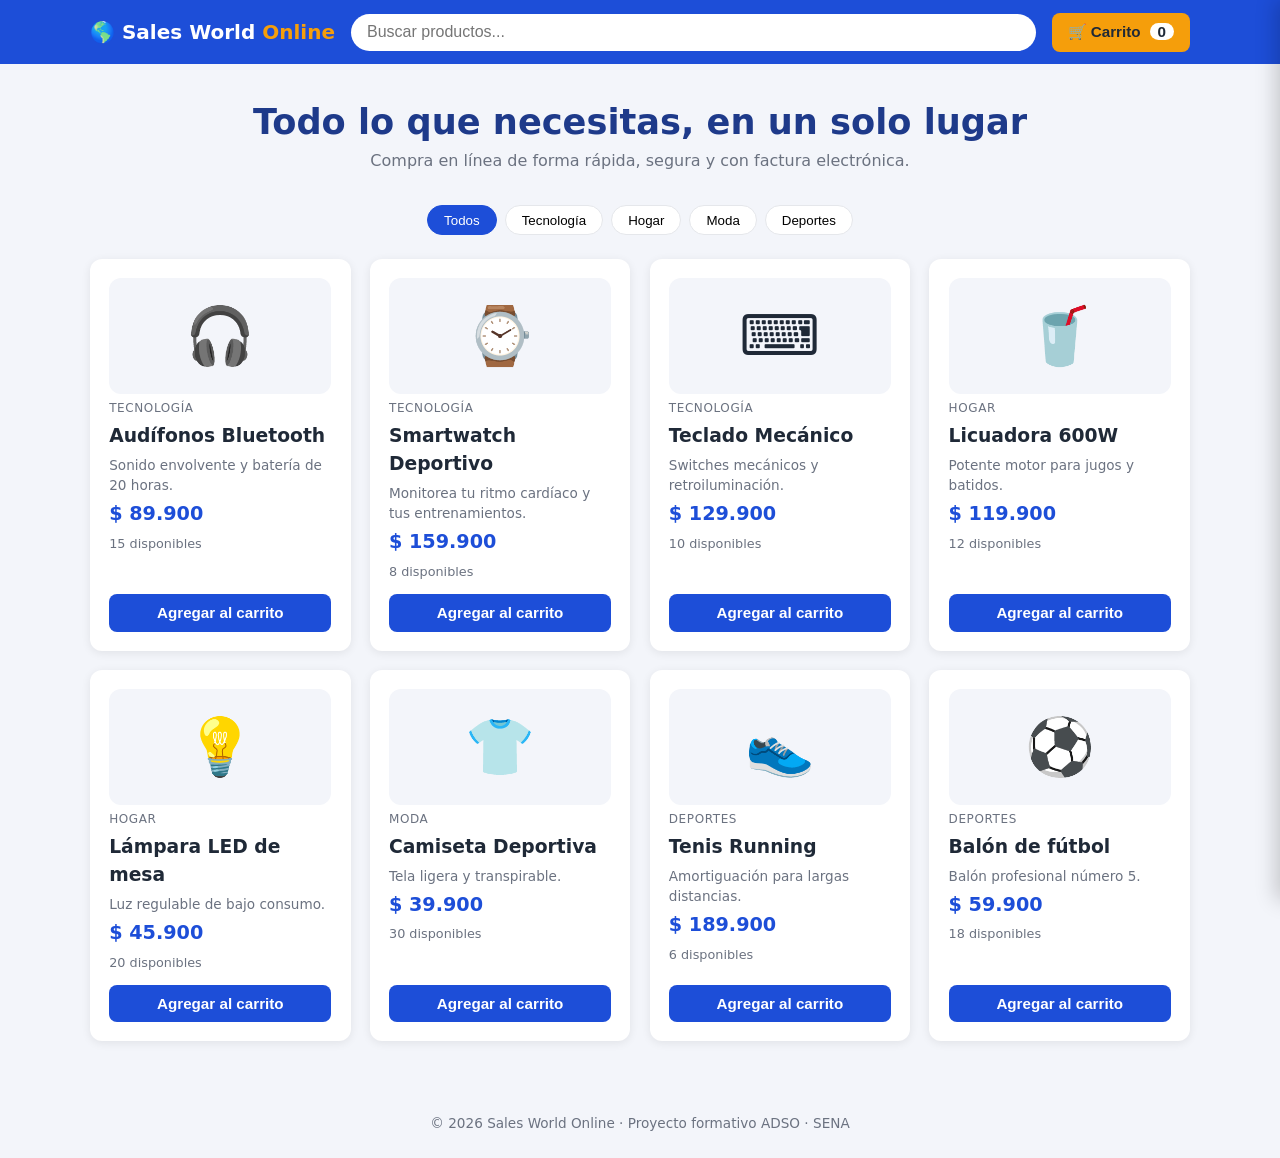
==== SalesWorldOnline_Frontend/index.html @ 126b91bc "Add files via upload" ====
<!DOCTYPE html>
<html lang="es">
<head>
  <!--
    Sales World Online - Módulo Front-end: Catálogo, Carrito y Checkout
    Evidencia: GA7-220501096-AA4-EV03
    Autor: Brajhan Jacome | Ficha 3186647 | ADSO - SENA
  -->
  <meta charset="UTF-8">
  <meta name="viewport" content="width=device-width, initial-scale=1">
  <title>Sales World Online | Tienda en línea</title>
  <link rel="stylesheet" href="css/styles.css">
</head>
<body>

  <!-- Encabezado: marca, buscador y botón del carrito -->
  <header class="encabezado">
    <div class="contenedor encabezado__interno">
      <a class="marca" href="#catalogo" aria-label="Sales World Online">🌎 Sales World <span>Online</span></a>
      <input id="buscador" class="buscador" type="search"
             placeholder="Buscar productos..." aria-label="Buscar productos">
      <button id="btnCarrito" class="btn btn--carrito" aria-label="Abrir carrito">
        🛒 Carrito <span id="contadorCarrito" class="contador">0</span>
      </button>
    </div>
  </header>

  <main class="contenedor" id="catalogo">
    <section class="hero">
      <h1>Todo lo que necesitas, en un solo lugar</h1>
      <p>Compra en línea de forma rápida, segura y con factura electrónica.</p>
    </section>

    <!-- Filtros por categoría (se generan desde JS) -->
    <nav id="filtros" class="filtros" aria-label="Categorías"></nav>

    <!-- Cuadrícula de productos (se genera desde JS) -->
    <section id="grillaProductos" class="grilla" aria-live="polite"></section>
    <p id="sinResultados" class="vacio" hidden>No se encontraron productos.</p>
  </main>

  <!-- Panel lateral del carrito -->
  <aside id="panelCarrito" class="panel" aria-hidden="true">
    <div class="panel__cabecera">
      <h2>Tu carrito</h2>
      <button id="btnCerrarCarrito" class="btn-icono" aria-label="Cerrar carrito">✕</button>
    </div>
    <ul id="listaCarrito" class="lista-carrito"></ul>
    <div class="panel__pie">
      <dl class="totales">
        <div><dt>Subtotal</dt><dd id="subtotal">$0</dd></div>
        <div><dt>IVA (19%)</dt><dd id="iva">$0</dd></div>
        <div class="totales__total"><dt>Total</dt><dd id="total">$0</dd></div>
      </dl>
      <button id="btnVaciar" class="btn btn--secundario">Vaciar carrito</button>
      <button id="btnPagar" class="btn btn--primario">Ir a pagar</button>
    </div>
  </aside>
  <div id="fondo" class="fondo" hidden></div>

  <!-- Modal de checkout -->
  <dialog id="modalCheckout" class="modal">
    <form id="formCheckout" novalidate>
      <h2>Datos de facturación</h2>

      <label for="nombre">Nombre completo</label>
      <input id="nombre" name="nombre" type="text" required>
      <small class="error" data-error="nombre"></small>

      <label for="documento">Documento de identidad</label>
      <input id="documento" name="documento" type="text" inputmode="numeric" required>
      <small class="error" data-error="documento"></small>

      <label for="correo">Correo electrónico</label>
      <input id="correo" name="correo" type="email" required>
      <small class="error" data-error="correo"></small>

      <label for="telefono">Teléfono</label>
      <input id="telefono" name="telefono" type="tel" inputmode="numeric" required>
      <small class="error" data-error="telefono"></small>

      <label for="direccion">Dirección de envío</label>
      <input id="direccion" name="direccion" type="text" required>
      <small class="error" data-error="direccion"></small>

      <label for="metodoPago">Método de pago</label>
      <select id="metodoPago" name="metodoPago" required>
        <option value="">Selecciona...</option>
        <option>Tarjeta de crédito</option>
        <option>PSE</option>
        <option>Nequi / Daviplata</option>
        <option>Contra entrega</option>
      </select>
      <small class="error" data-error="metodoPago"></small>

      <div class="modal__acciones">
        <button type="button" id="btnCancelarPago" class="btn btn--secundario">Cancelar</button>
        <button type="submit" class="btn btn--primario">Confirmar compra</button>
      </div>
    </form>
  </dialog>

  <!-- Modal de factura generada -->
  <dialog id="modalFactura" class="modal modal--factura">
    <div id="contenidoFactura"></div>
    <div class="modal__acciones no-imprimir">
      <button id="btnImprimir" class="btn btn--secundario">🖨️ Imprimir</button>
      <button id="btnCerrarFactura" class="btn btn--primario">Seguir comprando</button>
    </div>
  </dialog>

  <!-- Notificación temporal -->
  <div id="toast" class="toast" role="status" hidden></div>

  <footer class="pie">© 2026 Sales World Online · Proyecto formativo ADSO · SENA</footer>

  <!-- Scripts: el orden importa (cada archivo depende del anterior) -->
  <script src="js/productos.js"></script>
  <script src="js/validaciones.js"></script>
  <script src="js/carrito.js"></script>
  <script src="js/factura.js"></script>
  <script src="js/app.js"></script>
</body>
</html>
---- SalesWorldOnline_Frontend/css/styles.css ----
/* ==========================================================
   Sales World Online - Hoja de estilos
   Convenciones: nombres de clase en español, metodología BEM
   (bloque__elemento--modificador), variables CSS para el tema.
   ========================================================== */
:root {
  --color-primario: #1d4ed8;
  --color-primario-osc: #1e3a8a;
  --color-acento: #f59e0b;
  --color-fondo: #f3f5fa;
  --color-superficie: #ffffff;
  --color-texto: #1f2937;
  --color-suave: #6b7280;
  --color-borde: #e5e7eb;
  --color-error: #dc2626;
  --radio: 12px;
  --sombra: 0 2px 10px rgba(0, 0, 0, .08);
}

* { box-sizing: border-box; margin: 0; }
body { font-family: system-ui, -apple-system, "Segoe UI", Roboto, sans-serif; background: var(--color-fondo); color: var(--color-texto); line-height: 1.5; }
.contenedor { width: min(1100px, 92%); margin-inline: auto; }

/* Encabezado */
.encabezado { background: var(--color-primario); color: #fff; position: sticky; top: 0; z-index: 10; }
.encabezado__interno { display: flex; align-items: center; gap: 1rem; padding: .8rem 0; flex-wrap: wrap; }
.marca { color: #fff; text-decoration: none; font-weight: 800; font-size: 1.25rem; }
.marca span { color: var(--color-acento); }
.buscador { flex: 1; min-width: 180px; padding: .6rem 1rem; border: 0; border-radius: 999px; font-size: 1rem; }

/* Botones */
.btn { border: 0; border-radius: 8px; padding: .65rem 1rem; font-size: .95rem; font-weight: 600; cursor: pointer; transition: filter .15s; }
.btn:hover:not(:disabled) { filter: brightness(1.08); }
.btn:disabled { opacity: .5; cursor: not-allowed; }
.btn--primario { background: var(--color-primario); color: #fff; }
.btn--secundario { background: #e5e7eb; color: var(--color-texto); }
.btn--carrito { background: var(--color-acento); color: #1f2937; }
.btn-icono { background: none; border: 1px solid var(--color-borde); border-radius: 6px; width: 30px; height: 30px; cursor: pointer; }
.contador { background: #fff; border-radius: 999px; padding: 0 .5rem; margin-left: .3rem; }
:focus-visible { outline: 3px solid var(--color-acento); outline-offset: 2px; }

/* Portada y filtros */
.hero { text-align: center; padding: 2rem 0 1rem; }
.hero h1 { font-size: clamp(1.5rem, 4vw, 2.2rem); color: var(--color-primario-osc); }
.hero p { color: var(--color-suave); }
.filtros { display: flex; gap: .5rem; flex-wrap: wrap; justify-content: center; margin: 1rem 0 1.5rem; }
.chip { border: 1px solid var(--color-borde); background: #fff; border-radius: 999px; padding: .4rem 1rem; cursor: pointer; }
.chip--activo { background: var(--color-primario); color: #fff; border-color: var(--color-primario); }

/* Catálogo */
.grilla { display: grid; grid-template-columns: repeat(auto-fill, minmax(220px, 1fr)); gap: 1.2rem; padding-bottom: 3rem; }
.tarjeta { background: var(--color-superficie); border-radius: var(--radio); box-shadow: var(--sombra); padding: 1.2rem; display: flex; flex-direction: column; gap: .3rem; }
.tarjeta__icono { font-size: 3.5rem; text-align: center; background: var(--color-fondo); border-radius: var(--radio); padding: 1rem; }
.tarjeta__categoria { font-size: .75rem; color: var(--color-suave); text-transform: uppercase; letter-spacing: .05em; }
.tarjeta__desc { font-size: .85rem; color: var(--color-suave); }
.tarjeta__precio { font-weight: 800; font-size: 1.2rem; color: var(--color-primario); }
.tarjeta__stock { font-size: .8rem; color: var(--color-suave); margin-bottom: .5rem; }
.tarjeta .btn { margin-top: auto; }
.vacio { text-align: center; color: var(--color-suave); padding: 2rem 0; }

/* Panel del carrito */
.panel { position: fixed; top: 0; right: 0; height: 100%; width: min(400px, 100%); background: #fff; z-index: 30; display: flex; flex-direction: column; transform: translateX(100%); transition: transform .25s; box-shadow: -4px 0 20px rgba(0,0,0,.2); }
.panel--abierto { transform: translateX(0); }
.panel__cabecera { display: flex; justify-content: space-between; align-items: center; padding: 1rem; border-bottom: 1px solid var(--color-borde); }
.lista-carrito { list-style: none; padding: 1rem; overflow-y: auto; flex: 1; }
.item { display: grid; grid-template-columns: 40px 1fr auto auto; gap: .6rem; align-items: center; padding: .6rem 0; border-bottom: 1px solid var(--color-borde); }
.item__icono { font-size: 1.8rem; }
.item__info small { display: block; color: var(--color-suave); }
.item__cantidad { display: flex; align-items: center; gap: .4rem; }
.panel__pie { padding: 1rem; border-top: 1px solid var(--color-borde); display: grid; gap: .5rem; }
.fondo { position: fixed; inset: 0; background: rgba(0,0,0,.45); z-index: 20; }

/* Totales */
.totales div { display: flex; justify-content: space-between; padding: .2rem 0; }
.totales dd { margin: 0; }
.totales__total { font-weight: 800; font-size: 1.1rem; border-top: 2px solid var(--color-borde); margin-top: .3rem; padding-top: .4rem !important; }

/* Modales y formulario */
.modal { border: 0; border-radius: var(--radio); padding: 1.5rem; width: min(520px, 92%); margin: auto; }
.modal::backdrop { background: rgba(0,0,0,.5); }
.modal h2 { margin-bottom: 1rem; color: var(--color-primario-osc); }
.modal label { display: block; font-weight: 600; margin-top: .7rem; font-size: .9rem; }
.modal input, .modal select { width: 100%; padding: .55rem .7rem; border: 1px solid var(--color-borde); border-radius: 8px; font-size: 1rem; }
.error { color: var(--color-error); font-size: .8rem; min-height: 1em; display: block; }
.modal__acciones { display: flex; justify-content: flex-end; gap: .6rem; margin-top: 1.2rem; }

/* Factura */
.modal--factura { width: min(640px, 94%); }
.factura__meta { color: var(--color-suave); font-size: .85rem; margin: .5rem 0; }
.tabla-factura { width: 100%; border-collapse: collapse; margin: 1rem 0; font-size: .9rem; }
.tabla-factura th, .tabla-factura td { padding: .45rem; border-bottom: 1px solid var(--color-borde); text-align: left; }
.tabla-factura .num, .tabla-factura th:nth-child(n+2) { text-align: right; }

/* Notificación y pie */
.toast { position: fixed; bottom: 1.5rem; left: 50%; transform: translateX(-50%); background: #111827; color: #fff; padding: .7rem 1.2rem; border-radius: 999px; z-index: 50; }
.pie { text-align: center; padding: 1.5rem; color: var(--color-suave); font-size: .85rem; }

/* Impresión: solo se imprime la factura */
@media print {
  body > *:not(#modalFactura) { display: none !important; }
  .no-imprimir { display: none !important; }
  .modal--factura { box-shadow: none; width: 100%; }
}
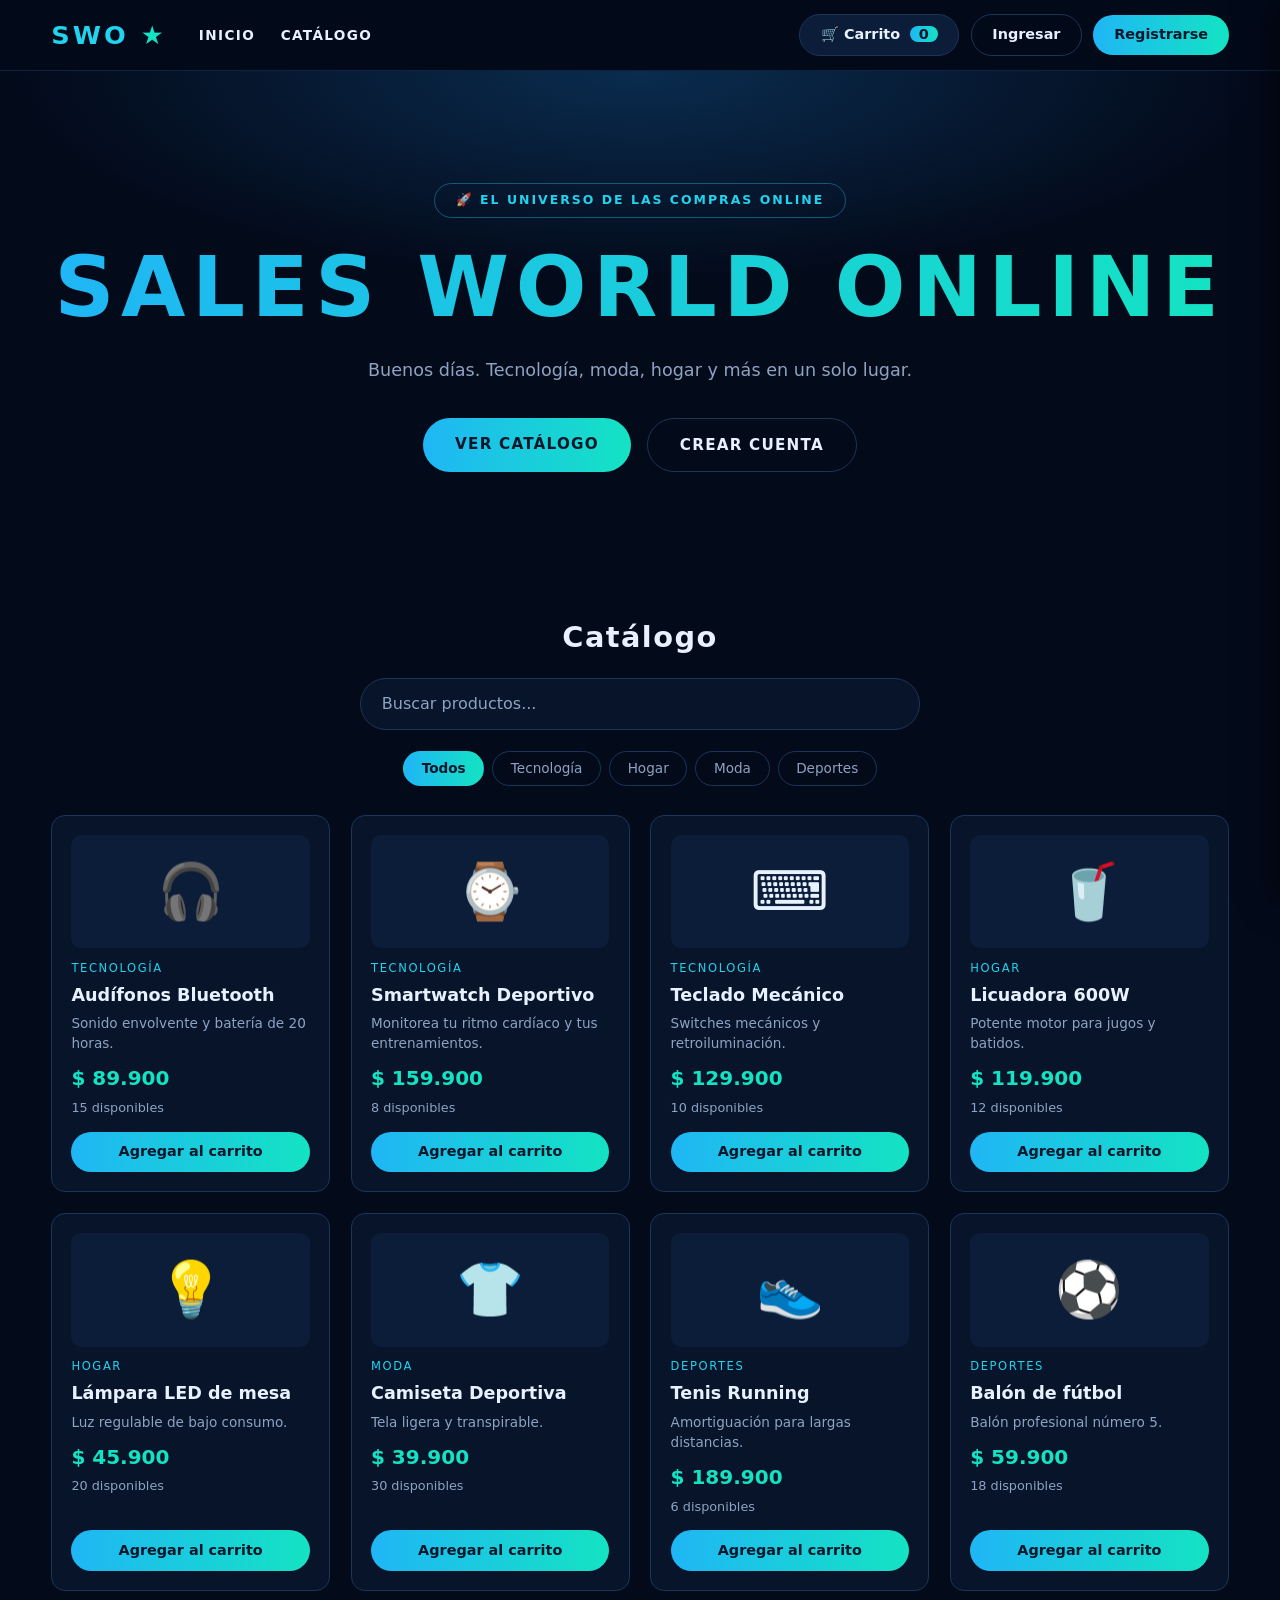
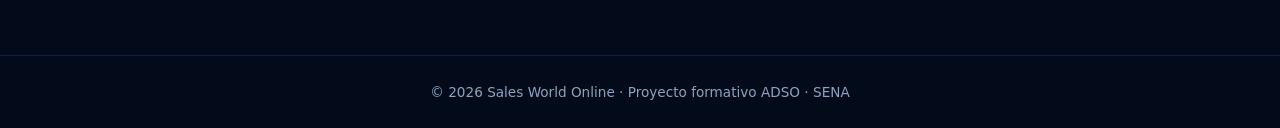
==== commit 128d97f0: "Add files via upload" ====
--- a/SalesWorldOnline_Frontend/index.html
+++ b/SalesWorldOnline_Frontend/index.html
@@ -13,23 +13,41 @@
 </head>
 <body>
 
-  <!-- Encabezado: marca, buscador y botón del carrito -->
+  <!-- Encabezado: marca, navegación, carrito y accesos de usuario -->
   <header class="encabezado">
     <div class="contenedor encabezado__interno">
-      <a class="marca" href="#catalogo" aria-label="Sales World Online">🌎 Sales World <span>Online</span></a>
-      <input id="buscador" class="buscador" type="search"
-             placeholder="Buscar productos..." aria-label="Buscar productos">
-      <button id="btnCarrito" class="btn btn--carrito" aria-label="Abrir carrito">
-        🛒 Carrito <span id="contadorCarrito" class="contador">0</span>
-      </button>
+      <a class="marca" href="#inicio" aria-label="Sales World Online - Inicio">SWO <span class="marca__estrella" aria-hidden="true">★</span></a>
+      <nav class="menu" aria-label="Principal">
+        <a href="#inicio">Inicio</a>
+        <a href="#catalogo">Catálogo</a>
+      </nav>
+      <div class="acciones">
+        <button id="btnCarrito" class="btn btn--carrito" aria-label="Abrir carrito">
+          🛒 Carrito <span id="contadorCarrito" class="contador">0</span>
+        </button>
+        <button id="btnIngresar" class="btn btn--contorno">Ingresar</button>
+        <button id="btnRegistrarse" class="btn btn--degradado">Registrarse</button>
+      </div>
     </div>
   </header>
 
+  <!-- Portada (hero) -->
+  <section class="hero" id="inicio">
+    <div class="contenedor hero__interno">
+      <p class="hero__insignia">🚀 El universo de las compras online</p>
+      <h1 class="hero__titulo">Sales World Online</h1>
+      <p id="saludo" class="hero__texto">Tecnología, moda, hogar y más en un solo lugar.</p>
+      <div class="hero__botones">
+        <a class="btn btn--degradado btn--grande" href="#catalogo">Ver catálogo</a>
+        <button id="btnCrearCuenta" class="btn btn--contorno btn--grande">Crear cuenta</button>
+      </div>
+    </div>
+  </section>
+
   <main class="contenedor" id="catalogo">
-    <section class="hero">
-      <h1>Todo lo que necesitas, en un solo lugar</h1>
-      <p>Compra en línea de forma rápida, segura y con factura electrónica.</p>
-    </section>
+    <h2 class="seccion__titulo">Catálogo</h2>
+    <input id="buscador" class="buscador" type="search"
+           placeholder="Buscar productos..." aria-label="Buscar productos">
 
     <!-- Filtros por categoría (se generan desde JS) -->
     <nav id="filtros" class="filtros" aria-label="Categorías"></nav>
--- a/SalesWorldOnline_Frontend/css/styles.css
+++ b/SalesWorldOnline_Frontend/css/styles.css
@@ -1,103 +1,180 @@
 /* ==========================================================
-   Sales World Online - Hoja de estilos
+   Sales World Online - Hoja de estilos (tema oscuro)
    Convenciones: nombres de clase en español, metodología BEM
    (bloque__elemento--modificador), variables CSS para el tema.
    ========================================================== */
 :root {
-  --color-primario: #1d4ed8;
-  --color-primario-osc: #1e3a8a;
-  --color-acento: #f59e0b;
-  --color-fondo: #f3f5fa;
-  --color-superficie: #ffffff;
-  --color-texto: #1f2937;
-  --color-suave: #6b7280;
-  --color-borde: #e5e7eb;
-  --color-error: #dc2626;
-  --radio: 12px;
-  --sombra: 0 2px 10px rgba(0, 0, 0, .08);
+  --fondo: #030a1a;
+  --fondo-luz: #0a2c4f;
+  --superficie: #07142a;
+  --superficie-2: #0b1d38;
+  --borde: #1b3558;
+  --texto: #e8f1ff;
+  --texto-suave: #8ea3c2;
+  --cian: #22d3ee;
+  --turquesa: #14e3c3;
+  --degradado: linear-gradient(90deg, #1fb6f5 0%, #14e3c3 100%);
+  --error: #ff7a8a;
+  --radio: 14px;
 }
 
 * { box-sizing: border-box; margin: 0; }
-body { font-family: system-ui, -apple-system, "Segoe UI", Roboto, sans-serif; background: var(--color-fondo); color: var(--color-texto); line-height: 1.5; }
-.contenedor { width: min(1100px, 92%); margin-inline: auto; }
+html { scroll-behavior: smooth; scroll-padding-top: 5rem; }
+body {
+  font-family: "Segoe UI", system-ui, -apple-system, Roboto, sans-serif;
+  background: var(--fondo); color: var(--texto); line-height: 1.5;
+}
+.contenedor { width: min(1180px, 92%); margin-inline: auto; }
+:focus-visible { outline: 3px solid var(--cian); outline-offset: 2px; }
 
-/* Encabezado */
-.encabezado { background: var(--color-primario); color: #fff; position: sticky; top: 0; z-index: 10; }
-.encabezado__interno { display: flex; align-items: center; gap: 1rem; padding: .8rem 0; flex-wrap: wrap; }
-.marca { color: #fff; text-decoration: none; font-weight: 800; font-size: 1.25rem; }
-.marca span { color: var(--color-acento); }
-.buscador { flex: 1; min-width: 180px; padding: .6rem 1rem; border: 0; border-radius: 999px; font-size: 1rem; }
+/* ---------- Encabezado ---------- */
+.encabezado {
+  position: sticky; top: 0; z-index: 10;
+  background: rgba(3, 10, 26, .88); backdrop-filter: blur(8px);
+  border-bottom: 1px solid #0d2342;
+}
+.encabezado__interno { display: flex; align-items: center; gap: 2rem; padding: .85rem 0; flex-wrap: wrap; }
+.marca { font-size: 1.6rem; font-weight: 800; letter-spacing: .12em; color: var(--cian); text-decoration: none; }
+.marca__estrella { color: var(--turquesa); }
+.menu { display: flex; gap: 1.6rem; }
+.menu a { color: var(--texto); text-decoration: none; font-size: .85rem; font-weight: 600; letter-spacing: .1em; text-transform: uppercase; }
+.menu a:hover { color: var(--cian); }
+.acciones { margin-left: auto; display: flex; align-items: center; gap: .7rem; flex-wrap: wrap; }
 
-/* Botones */
-.btn { border: 0; border-radius: 8px; padding: .65rem 1rem; font-size: .95rem; font-weight: 600; cursor: pointer; transition: filter .15s; }
-.btn:hover:not(:disabled) { filter: brightness(1.08); }
-.btn:disabled { opacity: .5; cursor: not-allowed; }
-.btn--primario { background: var(--color-primario); color: #fff; }
-.btn--secundario { background: #e5e7eb; color: var(--color-texto); }
-.btn--carrito { background: var(--color-acento); color: #1f2937; }
-.btn-icono { background: none; border: 1px solid var(--color-borde); border-radius: 6px; width: 30px; height: 30px; cursor: pointer; }
-.contador { background: #fff; border-radius: 999px; padding: 0 .5rem; margin-left: .3rem; }
-:focus-visible { outline: 3px solid var(--color-acento); outline-offset: 2px; }
+/* ---------- Botones ---------- */
+.btn {
+  border: 0; border-radius: 999px; padding: .6rem 1.3rem; font: inherit; font-size: .9rem; font-weight: 700;
+  cursor: pointer; text-decoration: none; display: inline-block; transition: transform .15s, filter .15s;
+}
+.btn:hover:not(:disabled) { filter: brightness(1.12); transform: translateY(-1px); }
+.btn:disabled { opacity: .45; cursor: not-allowed; }
+.btn--degradado { background: var(--degradado); color: #03172b; }
+.btn--contorno { background: transparent; color: var(--texto); border: 1.5px solid var(--borde); }
+.btn--contorno:hover:not(:disabled) { border-color: var(--cian); }
+.btn--carrito { background: var(--superficie-2); color: var(--texto); border: 1.5px solid var(--borde); }
+.btn--secundario { background: var(--superficie-2); color: var(--texto); border: 1.5px solid var(--borde); }
+.btn--primario { background: var(--degradado); color: #03172b; }
+.btn--grande { padding: .9rem 2rem; font-size: .95rem; letter-spacing: .08em; text-transform: uppercase; }
+.btn-icono { background: none; border: 1px solid var(--borde); color: var(--texto); border-radius: 8px; width: 30px; height: 30px; cursor: pointer; }
+.btn-icono:hover { border-color: var(--cian); }
+.contador { background: var(--degradado); color: #03172b; border-radius: 999px; padding: 0 .55rem; margin-left: .3rem; font-weight: 800; }
 
-/* Portada y filtros */
-.hero { text-align: center; padding: 2rem 0 1rem; }
-.hero h1 { font-size: clamp(1.5rem, 4vw, 2.2rem); color: var(--color-primario-osc); }
-.hero p { color: var(--color-suave); }
-.filtros { display: flex; gap: .5rem; flex-wrap: wrap; justify-content: center; margin: 1rem 0 1.5rem; }
-.chip { border: 1px solid var(--color-borde); background: #fff; border-radius: 999px; padding: .4rem 1rem; cursor: pointer; }
-.chip--activo { background: var(--color-primario); color: #fff; border-color: var(--color-primario); }
+/* ---------- Portada ---------- */
+.hero {
+  position: relative; text-align: center; padding: 7rem 0 6rem;
+  background:
+    radial-gradient(ellipse 70% 60% at 50% 0%, var(--fondo-luz) 0%, rgba(10, 44, 79, 0) 70%),
+    var(--fondo);
+}
+.hero__interno { display: flex; flex-direction: column; align-items: center; gap: 1.6rem; }
+.hero__insignia {
+  border: 1px solid #14587a; color: var(--cian); border-radius: 999px; padding: .45rem 1.3rem;
+  font-size: .78rem; font-weight: 700; letter-spacing: .16em; text-transform: uppercase;
+}
+.hero__titulo {
+  font-size: clamp(2.6rem, 8vw, 5.2rem); font-weight: 800; letter-spacing: .08em; text-transform: uppercase; line-height: 1.05;
+  background: var(--degradado); -webkit-background-clip: text; background-clip: text; color: transparent;
+}
+.hero__texto { color: var(--texto-suave); font-size: 1.1rem; max-width: 60ch; }
+.hero__botones { display: flex; gap: 1rem; flex-wrap: wrap; justify-content: center; margin-top: .6rem; }
 
-/* Catálogo */
-.grilla { display: grid; grid-template-columns: repeat(auto-fill, minmax(220px, 1fr)); gap: 1.2rem; padding-bottom: 3rem; }
-.tarjeta { background: var(--color-superficie); border-radius: var(--radio); box-shadow: var(--sombra); padding: 1.2rem; display: flex; flex-direction: column; gap: .3rem; }
-.tarjeta__icono { font-size: 3.5rem; text-align: center; background: var(--color-fondo); border-radius: var(--radio); padding: 1rem; }
-.tarjeta__categoria { font-size: .75rem; color: var(--color-suave); text-transform: uppercase; letter-spacing: .05em; }
-.tarjeta__desc { font-size: .85rem; color: var(--color-suave); }
-.tarjeta__precio { font-weight: 800; font-size: 1.2rem; color: var(--color-primario); }
-.tarjeta__stock { font-size: .8rem; color: var(--color-suave); margin-bottom: .5rem; }
-.tarjeta .btn { margin-top: auto; }
-.vacio { text-align: center; color: var(--color-suave); padding: 2rem 0; }
+/* ---------- Catálogo ---------- */
+.seccion__titulo { font-size: 1.8rem; text-align: center; margin: 3rem 0 1.2rem; letter-spacing: .05em; }
+.buscador {
+  display: block; width: min(560px, 100%); margin: 0 auto; padding: .8rem 1.3rem; font: inherit;
+  border: 1.5px solid var(--borde); border-radius: 999px; background: var(--superficie); color: var(--texto);
+}
+.buscador::placeholder { color: var(--texto-suave); }
+.filtros { display: flex; gap: .5rem; flex-wrap: wrap; justify-content: center; margin: 1.3rem 0 1.8rem; }
+.chip {
+  border: 1.5px solid var(--borde); background: transparent; color: var(--texto-suave); border-radius: 999px;
+  padding: .4rem 1.1rem; font: inherit; font-size: .85rem; cursor: pointer;
+}
+.chip:hover { color: var(--texto); border-color: var(--cian); }
+.chip--activo { background: var(--degradado); color: #03172b; border-color: transparent; font-weight: 700; }
 
-/* Panel del carrito */
-.panel { position: fixed; top: 0; right: 0; height: 100%; width: min(400px, 100%); background: #fff; z-index: 30; display: flex; flex-direction: column; transform: translateX(100%); transition: transform .25s; box-shadow: -4px 0 20px rgba(0,0,0,.2); }
+.grilla { display: grid; grid-template-columns: repeat(auto-fill, minmax(230px, 1fr)); gap: 1.3rem; padding-bottom: 4rem; }
+.tarjeta {
+  background: var(--superficie); border: 1px solid var(--borde); border-radius: var(--radio);
+  padding: 1.2rem; display: flex; flex-direction: column; gap: .3rem; transition: border-color .2s;
+}
+.tarjeta:hover { border-color: #1f7fa6; }
+.tarjeta__icono { font-size: 3.4rem; text-align: center; background: var(--superficie-2); border-radius: 10px; padding: 1rem; margin-bottom: .4rem; }
+.tarjeta__categoria { font-size: .72rem; color: var(--cian); text-transform: uppercase; letter-spacing: .14em; }
+.tarjeta h3 { font-size: 1.1rem; }
+.tarjeta__desc { font-size: .85rem; color: var(--texto-suave); }
+.tarjeta__precio { font-weight: 800; font-size: 1.25rem; color: var(--turquesa); margin-top: .3rem; }
+.tarjeta__stock { font-size: .8rem; color: var(--texto-suave); margin-bottom: .6rem; }
+.tarjeta .btn { margin-top: auto; width: 100%; }
+.vacio { text-align: center; color: var(--texto-suave); padding: 2rem 0; }
+
+/* ---------- Panel del carrito ---------- */
+.panel {
+  position: fixed; top: 0; right: 0; height: 100%; width: min(410px, 100%); z-index: 30;
+  background: var(--superficie); border-left: 1px solid var(--borde); display: flex; flex-direction: column;
+  transform: translateX(100%); transition: transform .25s; box-shadow: -8px 0 30px rgba(0, 0, 0, .5);
+}
 .panel--abierto { transform: translateX(0); }
-.panel__cabecera { display: flex; justify-content: space-between; align-items: center; padding: 1rem; border-bottom: 1px solid var(--color-borde); }
-.lista-carrito { list-style: none; padding: 1rem; overflow-y: auto; flex: 1; }
-.item { display: grid; grid-template-columns: 40px 1fr auto auto; gap: .6rem; align-items: center; padding: .6rem 0; border-bottom: 1px solid var(--color-borde); }
+.panel__cabecera { display: flex; justify-content: space-between; align-items: center; padding: 1rem 1.2rem; border-bottom: 1px solid var(--borde); }
+.lista-carrito { list-style: none; padding: 1rem 1.2rem; overflow-y: auto; flex: 1; }
+.item { display: grid; grid-template-columns: 40px 1fr auto auto; gap: .6rem; align-items: center; padding: .7rem 0; border-bottom: 1px solid var(--borde); }
 .item__icono { font-size: 1.8rem; }
-.item__info small { display: block; color: var(--color-suave); }
+.item__info small { display: block; color: var(--texto-suave); }
 .item__cantidad { display: flex; align-items: center; gap: .4rem; }
-.panel__pie { padding: 1rem; border-top: 1px solid var(--color-borde); display: grid; gap: .5rem; }
-.fondo { position: fixed; inset: 0; background: rgba(0,0,0,.45); z-index: 20; }
+.panel__pie { padding: 1rem 1.2rem; border-top: 1px solid var(--borde); display: grid; gap: .6rem; }
+.fondo { position: fixed; inset: 0; background: rgba(0, 0, 0, .6); z-index: 20; }
 
-/* Totales */
+/* ---------- Totales ---------- */
 .totales div { display: flex; justify-content: space-between; padding: .2rem 0; }
 .totales dd { margin: 0; }
-.totales__total { font-weight: 800; font-size: 1.1rem; border-top: 2px solid var(--color-borde); margin-top: .3rem; padding-top: .4rem !important; }
+.totales__total { font-weight: 800; font-size: 1.15rem; border-top: 1px solid var(--borde); margin-top: .3rem; padding-top: .5rem !important; color: var(--turquesa); }
 
-/* Modales y formulario */
-.modal { border: 0; border-radius: var(--radio); padding: 1.5rem; width: min(520px, 92%); margin: auto; }
-.modal::backdrop { background: rgba(0,0,0,.5); }
-.modal h2 { margin-bottom: 1rem; color: var(--color-primario-osc); }
-.modal label { display: block; font-weight: 600; margin-top: .7rem; font-size: .9rem; }
-.modal input, .modal select { width: 100%; padding: .55rem .7rem; border: 1px solid var(--color-borde); border-radius: 8px; font-size: 1rem; }
-.error { color: var(--color-error); font-size: .8rem; min-height: 1em; display: block; }
-.modal__acciones { display: flex; justify-content: flex-end; gap: .6rem; margin-top: 1.2rem; }
+/* ---------- Modales y formulario ---------- */
+.modal {
+  border: 1px solid var(--borde); border-radius: var(--radio); padding: 1.6rem; width: min(520px, 92%); margin: auto;
+  background: var(--superficie); color: var(--texto);
+}
+.modal::backdrop { background: rgba(0, 0, 0, .7); }
+.modal h2 { margin-bottom: 1rem; color: var(--cian); }
+.modal label { display: block; font-weight: 600; margin-top: .7rem; font-size: .88rem; }
+.modal input, .modal select {
+  width: 100%; padding: .6rem .8rem; border: 1.5px solid var(--borde); border-radius: 10px; font: inherit;
+  background: var(--superficie-2); color: var(--texto);
+}
+.error { color: var(--error); font-size: .8rem; min-height: 1em; display: block; }
+.modal__acciones { display: flex; justify-content: flex-end; gap: .6rem; margin-top: 1.3rem; }
 
-/* Factura */
+/* ---------- Factura ---------- */
 .modal--factura { width: min(640px, 94%); }
-.factura__meta { color: var(--color-suave); font-size: .85rem; margin: .5rem 0; }
+.factura__meta { color: var(--texto-suave); font-size: .85rem; margin: .5rem 0; }
 .tabla-factura { width: 100%; border-collapse: collapse; margin: 1rem 0; font-size: .9rem; }
-.tabla-factura th, .tabla-factura td { padding: .45rem; border-bottom: 1px solid var(--color-borde); text-align: left; }
+.tabla-factura th, .tabla-factura td { padding: .5rem; border-bottom: 1px solid var(--borde); text-align: left; }
 .tabla-factura .num, .tabla-factura th:nth-child(n+2) { text-align: right; }
 
-/* Notificación y pie */
-.toast { position: fixed; bottom: 1.5rem; left: 50%; transform: translateX(-50%); background: #111827; color: #fff; padding: .7rem 1.2rem; border-radius: 999px; z-index: 50; }
-.pie { text-align: center; padding: 1.5rem; color: var(--color-suave); font-size: .85rem; }
+/* ---------- Notificación y pie ---------- */
+.toast {
+  position: fixed; bottom: 1.5rem; left: 50%; transform: translateX(-50%); z-index: 50; max-width: 90%;
+  background: var(--superficie-2); color: var(--texto); border: 1px solid var(--cian);
+  padding: .7rem 1.3rem; border-radius: 999px; text-align: center;
+}
+.pie { text-align: center; padding: 1.6rem; color: var(--texto-suave); font-size: .85rem; border-top: 1px solid #0d2342; }
 
-/* Impresión: solo se imprime la factura */
+/* ---------- Adaptación a celulares ---------- */
+@media (max-width: 720px) {
+  .encabezado__interno { gap: .8rem; }
+  .acciones { margin-left: 0; width: 100%; }
+  .hero { padding: 4rem 0 3.5rem; }
+}
+@media (prefers-reduced-motion: reduce) {
+  html { scroll-behavior: auto; }
+  .btn, .panel, .tarjeta { transition: none; }
+}
+
+/* ---------- Impresión: solo se imprime la factura, en blanco y negro ---------- */
 @media print {
   body > *:not(#modalFactura) { display: none !important; }
   .no-imprimir { display: none !important; }
-  .modal--factura { box-shadow: none; width: 100%; }
+  .modal--factura { background: #fff; color: #000; border: 0; width: 100%; }
+  .modal--factura h2, .factura__meta, .totales__total { color: #000; }
+  .tabla-factura th, .tabla-factura td { border-color: #999; }
 }
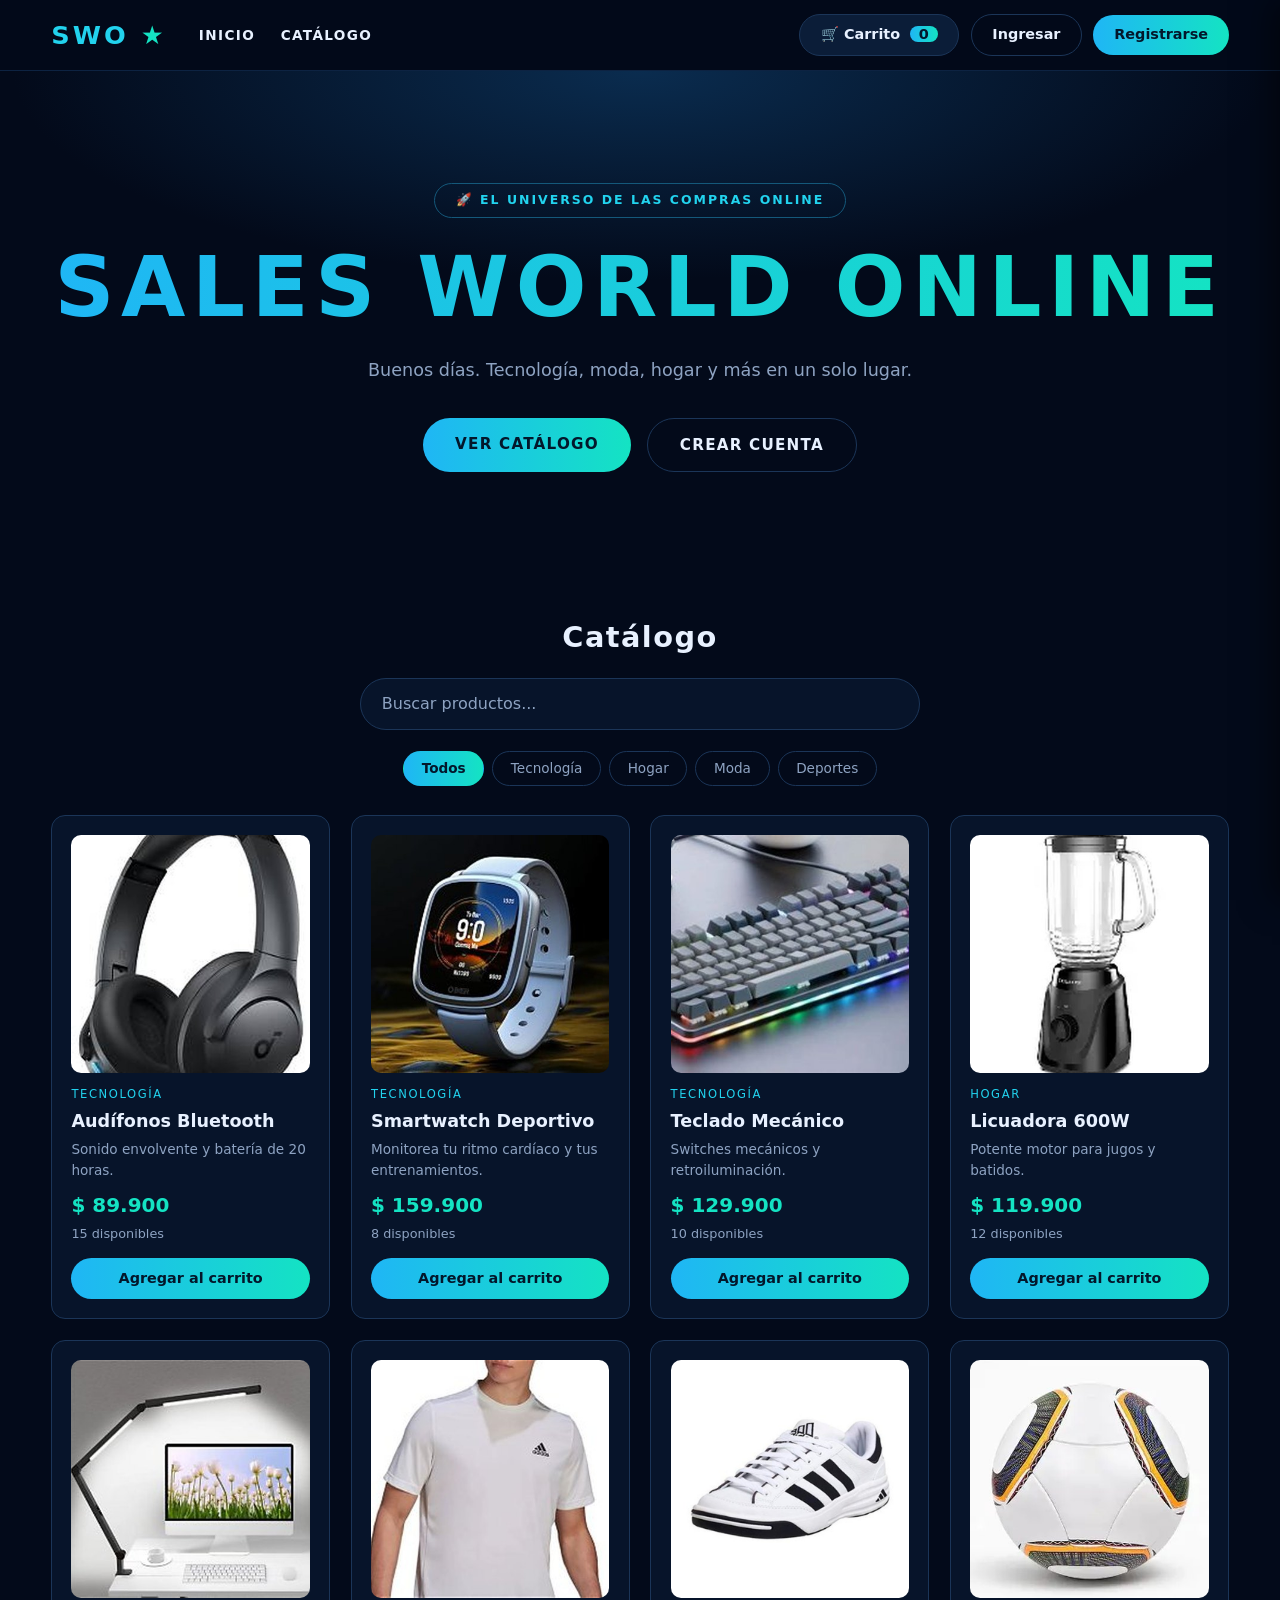
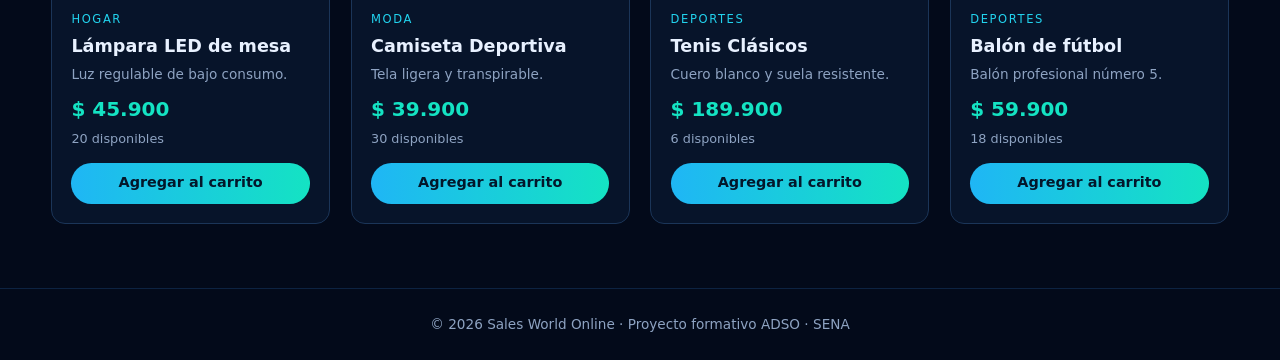
==== commit 3565bc0e: "Add files via upload" ====
--- a/SalesWorldOnline_Frontend/index.html
+++ b/SalesWorldOnline_Frontend/index.html
@@ -25,6 +25,8 @@
         <button id="btnCarrito" class="btn btn--carrito" aria-label="Abrir carrito">
           🛒 Carrito <span id="contadorCarrito" class="contador">0</span>
         </button>
+        <button id="btnPanelAdmin" class="btn btn--contorno" hidden>⚙️ Panel admin</button>
+        <button id="btnSalir" class="btn btn--contorno" hidden>Salir</button>
         <button id="btnIngresar" class="btn btn--contorno">Ingresar</button>
         <button id="btnRegistrarse" class="btn btn--degradado">Registrarse</button>
       </div>
@@ -127,6 +129,84 @@
     </div>
   </dialog>
 
+  <!-- Modal de ingreso del administrador (HU_01) -->
+  <dialog id="modalLogin" class="modal">
+    <form id="formLogin" novalidate>
+      <h2>Ingreso de administrador</h2>
+      <label for="loginUsuario">Correo</label>
+      <input id="loginUsuario" type="email" autocomplete="username" required>
+      <label for="loginClave">Contraseña</label>
+      <input id="loginClave" type="password" autocomplete="current-password" required>
+      <small id="loginError" class="error"></small>
+      <p class="nota">Prototipo de demostración: usa <strong>admin@salesworld.com</strong> y la contraseña <strong>Admin2026</strong>.</p>
+      <div class="modal__acciones">
+        <button type="button" id="btnCancelarLogin" class="btn btn--secundario">Cancelar</button>
+        <button type="submit" class="btn btn--primario">Ingresar</button>
+      </div>
+    </form>
+  </dialog>
+
+  <!-- Panel del administrador: lista de productos (HU_02) -->
+  <dialog id="modalAdmin" class="modal modal--admin">
+    <div class="admin__cabecera">
+      <h2>Administrar productos <span class="admin__total"><span id="totalProductos">0</span> registrados</span></h2>
+      <div class="admin__botones">
+        <button id="btnNuevoProducto" class="btn btn--primario">+ Agregar producto</button>
+        <button id="btnRestaurar" class="btn btn--secundario">Restaurar catálogo</button>
+        <button id="btnCerrarAdmin" class="btn btn--secundario">Cerrar</button>
+        <button id="btnSalirPanel" class="btn btn--contorno">Cerrar sesión</button>
+      </div>
+    </div>
+    <div class="tabla-envoltura">
+      <table class="tabla-admin">
+        <thead><tr><th>Foto</th><th>Producto</th><th>Categoría</th><th class="num">Precio</th><th class="num">Stock</th><th>Acciones</th></tr></thead>
+        <tbody id="filasAdmin"></tbody>
+      </table>
+    </div>
+  </dialog>
+
+  <!-- Modal para agregar o editar un producto (HU_03 y HU_04) -->
+  <dialog id="modalProducto" class="modal">
+    <form id="formProducto" novalidate>
+      <h2 id="tituloProducto">Agregar producto</h2>
+
+      <label for="prodNombre">Nombre del producto</label>
+      <input id="prodNombre" name="nombre" type="text" required>
+      <small class="error" data-error-prod="nombre"></small>
+
+      <label for="selectCategoria">Categoría</label>
+      <select id="selectCategoria" name="categoria" required></select>
+      <small class="error" data-error-prod="categoria"></small>
+
+      <label for="prodDescripcion">Descripción</label>
+      <input id="prodDescripcion" name="descripcion" type="text" required>
+      <small class="error" data-error-prod="descripcion"></small>
+
+      <div class="fila-doble">
+        <div>
+          <label for="prodPrecio">Precio (COP)</label>
+          <input id="prodPrecio" name="precio" type="number" min="1" step="1" inputmode="numeric" required>
+          <small class="error" data-error-prod="precio"></small>
+        </div>
+        <div>
+          <label for="prodStock">Stock (unidades)</label>
+          <input id="prodStock" name="stock" type="number" min="0" step="1" inputmode="numeric" required>
+          <small class="error" data-error-prod="stock"></small>
+        </div>
+      </div>
+
+      <label for="inputImagen">Foto del producto</label>
+      <input id="inputImagen" name="imagen" type="file" accept="image/*">
+      <small class="error" data-error-prod="imagen"></small>
+      <div id="vistaPrevia" class="vista-previa"></div>
+
+      <div class="modal__acciones">
+        <button type="button" id="btnCancelarProducto" class="btn btn--secundario">Cancelar</button>
+        <button type="submit" id="btnGuardarProducto" class="btn btn--primario">Agregar producto</button>
+      </div>
+    </form>
+  </dialog>
+
   <!-- Notificación temporal -->
   <div id="toast" class="toast" role="status" hidden></div>
 
@@ -138,5 +218,6 @@
   <script src="js/carrito.js"></script>
   <script src="js/factura.js"></script>
   <script src="js/app.js"></script>
+  <script src="js/admin.js"></script>
 </body>
 </html>
--- a/SalesWorldOnline_Frontend/css/styles.css
+++ b/SalesWorldOnline_Frontend/css/styles.css
@@ -19,6 +19,7 @@
 }
 
 * { box-sizing: border-box; margin: 0; }
+[hidden] { display: none !important; } /* el atributo hidden debe ganar a cualquier display */
 html { scroll-behavior: smooth; scroll-padding-top: 5rem; }
 body {
   font-family: "Segoe UI", system-ui, -apple-system, Roboto, sans-serif;
@@ -99,7 +100,12 @@
   padding: 1.2rem; display: flex; flex-direction: column; gap: .3rem; transition: border-color .2s;
 }
 .tarjeta:hover { border-color: #1f7fa6; }
-.tarjeta__icono { font-size: 3.4rem; text-align: center; background: var(--superficie-2); border-radius: 10px; padding: 1rem; margin-bottom: .4rem; }
+.tarjeta__foto {
+  aspect-ratio: 1 / 1; border-radius: 10px; overflow: hidden; margin-bottom: .5rem;
+  background: var(--superficie-2); display: flex; align-items: center; justify-content: center;
+}
+.tarjeta__imagen { width: 100%; height: 100%; object-fit: cover; display: block; font-size: 4rem; text-align: center; line-height: 1; transition: transform .3s; }
+.tarjeta:hover .tarjeta__imagen { transform: scale(1.04); }
 .tarjeta__categoria { font-size: .72rem; color: var(--cian); text-transform: uppercase; letter-spacing: .14em; }
 .tarjeta h3 { font-size: 1.1rem; }
 .tarjeta__desc { font-size: .85rem; color: var(--texto-suave); }
@@ -117,8 +123,9 @@
 .panel--abierto { transform: translateX(0); }
 .panel__cabecera { display: flex; justify-content: space-between; align-items: center; padding: 1rem 1.2rem; border-bottom: 1px solid var(--borde); }
 .lista-carrito { list-style: none; padding: 1rem 1.2rem; overflow-y: auto; flex: 1; }
-.item { display: grid; grid-template-columns: 40px 1fr auto auto; gap: .6rem; align-items: center; padding: .7rem 0; border-bottom: 1px solid var(--borde); }
-.item__icono { font-size: 1.8rem; }
+.item { display: grid; grid-template-columns: 44px 1fr auto auto; gap: .6rem; align-items: center; padding: .7rem 0; border-bottom: 1px solid var(--borde); }
+.item__foto { width: 44px; height: 44px; border-radius: 8px; overflow: hidden; background: var(--superficie-2); display: flex; align-items: center; justify-content: center; }
+.item__imagen { width: 100%; height: 100%; object-fit: cover; display: block; font-size: 1.6rem; text-align: center; }
 .item__info small { display: block; color: var(--texto-suave); }
 .item__cantidad { display: flex; align-items: center; gap: .4rem; }
 .panel__pie { padding: 1rem 1.2rem; border-top: 1px solid var(--borde); display: grid; gap: .6rem; }
@@ -151,6 +158,31 @@
 .tabla-factura th, .tabla-factura td { padding: .5rem; border-bottom: 1px solid var(--borde); text-align: left; }
 .tabla-factura .num, .tabla-factura th:nth-child(n+2) { text-align: right; }
 
+/* ---------- Módulo del administrador ---------- */
+.btn--chico { padding: .35rem .8rem; font-size: .8rem; }
+.btn--peligro { background: transparent; color: var(--error); border: 1.5px solid #5a2433; }
+.btn--peligro:hover:not(:disabled) { background: #3a1624; }
+.nota { margin-top: .9rem; font-size: .8rem; color: var(--texto-suave); }
+.nota strong { color: var(--cian); }
+.modal--admin { width: min(920px, 96%); max-height: 92vh; overflow: auto; }
+.admin__cabecera { display: flex; justify-content: space-between; align-items: center; gap: 1rem; flex-wrap: wrap; margin-bottom: 1rem; }
+.admin__cabecera h2 { margin: 0; }
+.admin__total { font-size: .8rem; font-weight: 500; color: var(--texto-suave); margin-left: .5rem; }
+.admin__botones { display: flex; gap: .5rem; flex-wrap: wrap; }
+.tabla-envoltura { overflow-x: auto; }
+.tabla-admin { width: 100%; border-collapse: collapse; font-size: .9rem; }
+.tabla-admin th, .tabla-admin td { padding: .6rem .5rem; border-bottom: 1px solid var(--borde); text-align: left; vertical-align: middle; }
+.tabla-admin th { color: var(--texto-suave); font-size: .75rem; letter-spacing: .08em; text-transform: uppercase; }
+.tabla-admin .num, .tabla-admin th.num { text-align: right; }
+.tabla-admin small { display: block; color: var(--texto-suave); }
+.acciones-fila { white-space: nowrap; display: flex; gap: .4rem; border-bottom: 0 !important; }
+.miniatura { width: 48px; height: 48px; border-radius: 8px; overflow: hidden; background: var(--superficie-2); display: flex; align-items: center; justify-content: center; }
+.miniatura__img { width: 100%; height: 100%; object-fit: cover; display: block; font-size: 1.5rem; text-align: center; }
+.fila-doble { display: grid; grid-template-columns: 1fr 1fr; gap: 1rem; }
+.vista-previa { margin-top: .6rem; width: 120px; height: 120px; border-radius: 10px; overflow: hidden; background: var(--superficie-2); border: 1px dashed var(--borde); display: flex; align-items: center; justify-content: center; text-align: center; color: var(--texto-suave); font-size: .75rem; padding: .3rem; }
+.vista-previa img { width: 100%; height: 100%; object-fit: cover; display: block; }
+.modal input[type="file"] { padding: .45rem; }
+
 /* ---------- Notificación y pie ---------- */
 .toast {
   position: fixed; bottom: 1.5rem; left: 50%; transform: translateX(-50%); z-index: 50; max-width: 90%;
@@ -167,7 +199,7 @@
 }
 @media (prefers-reduced-motion: reduce) {
   html { scroll-behavior: auto; }
-  .btn, .panel, .tarjeta { transition: none; }
+  .btn, .panel, .tarjeta, .tarjeta__imagen { transition: none; }
 }
 
 /* ---------- Impresión: solo se imprime la factura, en blanco y negro ---------- */
